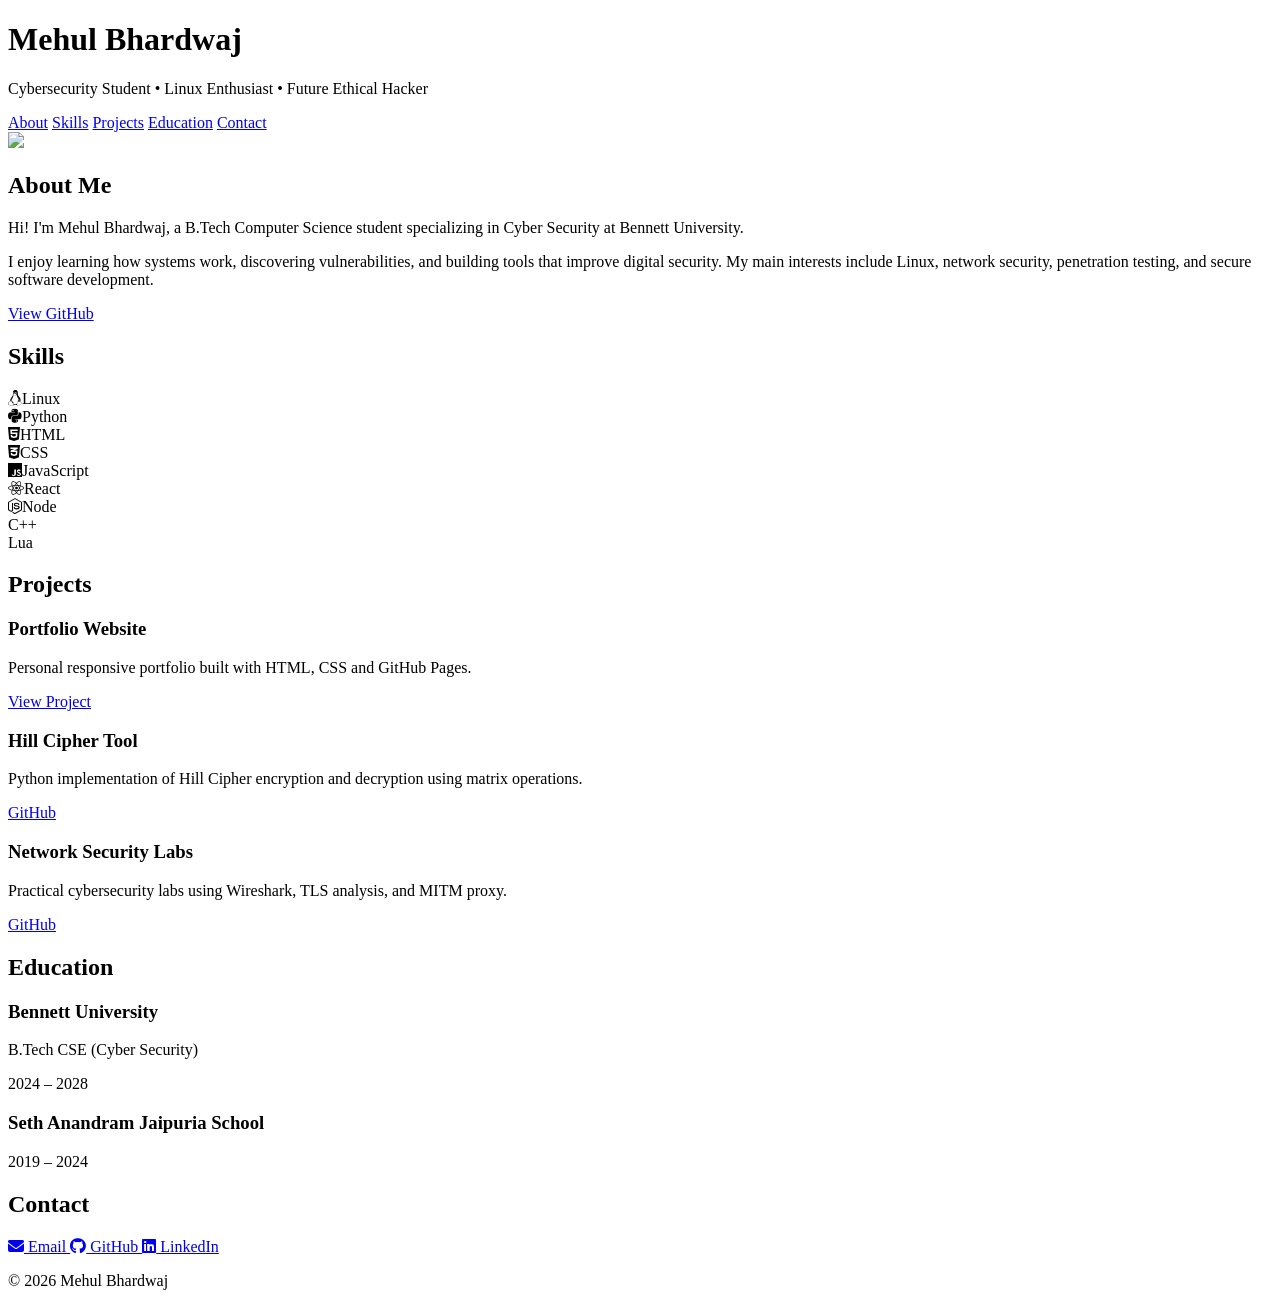
==== index.html @ 60b00c68 "Add initial portfolio website structure" ====
<!DOCTYPE html>
<html lang="en">

<head>

<meta charset="UTF-8">
<meta name="viewport" content="width=device-width, initial-scale=1.0">

<title>Mehul Bhardwaj | Portfolio</title>

<link rel="stylesheet" href="style.css">

<link rel="stylesheet"
href="https://cdnjs.cloudflare.com/ajax/libs/font-awesome/6.5.0/css/all.min.css">

<link href="https://fonts.googleapis.com/css2?family=Inter:wght@300;400;600;700&display=swap" rel="stylesheet">

</head>

<body>


<header>

<h1>Mehul Bhardwaj</h1>

<p class="tagline">
Cybersecurity Student • Linux Enthusiast • Future Ethical Hacker
</p>

<nav>

<a href="#about">About</a>
<a href="#skills">Skills</a>
<a href="#projects">Projects</a>
<a href="#education">Education</a>
<a href="#contact">Contact</a>

</nav>

</header>


<section id="about">

<img src="logo.png" class="profile">

<h2>About Me</h2>

<p>
Hi! I'm Mehul Bhardwaj, a B.Tech Computer Science student specializing in
Cyber Security at Bennett University.
</p>

<p>
I enjoy learning how systems work, discovering vulnerabilities, and building
tools that improve digital security. My main interests include Linux,
network security, penetration testing, and secure software development.
</p>

<a class="btn" href="https://github.com/MehulBhardwajjj" target="_blank">
View GitHub
</a>

</section>


<section id="skills">

<h2>Skills</h2>

<div class="skill-grid">

<div class="skill"><i class="fab fa-linux"></i><span>Linux</span></div>

<div class="skill"><i class="fab fa-python"></i><span>Python</span></div>

<div class="skill"><i class="fab fa-html5"></i><span>HTML</span></div>

<div class="skill"><i class="fab fa-css3-alt"></i><span>CSS</span></div>

<div class="skill"><i class="fab fa-js"></i><span>JavaScript</span></div>

<div class="skill small"><i class="fab fa-react"></i><span>React</span></div>

<div class="skill small"><i class="fab fa-node-js"></i><span>Node</span></div>

<div class="skill"><span class="cpp">C++</span></div>

<div class="skill"><span class="lua">Lua</span></div>

</div>

</section>



<section id="projects">

<h2>Projects</h2>

<div class="projects">


<div class="card">

<h3>Portfolio Website</h3>

<p>
Personal responsive portfolio built with HTML, CSS and GitHub Pages.
</p>

<a href="https://mehulbhardwajjj.github.io" target="_blank">
View Project
</a>

</div>


<div class="card">

<h3>Hill Cipher Tool</h3>

<p>
Python implementation of Hill Cipher encryption and decryption using matrix
operations.
</p>

<a href="#">GitHub</a>

</div>


<div class="card">

<h3>Network Security Labs</h3>

<p>
Practical cybersecurity labs using Wireshark, TLS analysis, and MITM proxy.
</p>

<a href="#">GitHub</a>

</div>


</div>

</section>



<section id="education">

<h2>Education</h2>

<div class="edu">

<h3>Bennett University</h3>

<p>B.Tech CSE (Cyber Security)</p>

<p>2024 – 2028</p>

</div>


<div class="edu">

<h3>Seth Anandram Jaipuria School</h3>

<p>2019 – 2024</p>

</div>

</section>



<section id="contact">

<h2>Contact</h2>

<div class="contact-links">

<a href="mailto:S24CSEU1744@bennett.edu.in">
<i class="fas fa-envelope"></i>
Email
</a>

<a href="https://github.com/MehulBhardwajjj" target="_blank">
<i class="fab fa-github"></i>
GitHub
</a>

<a href="https://www.linkedin.com/in/mehul-bhardwajjj" target="_blank">
<i class="fab fa-linkedin"></i>
LinkedIn
</a>

</div>

</section>


<footer>

<p>© 2026 Mehul Bhardwaj</p>

</footer>


</body>

</html>
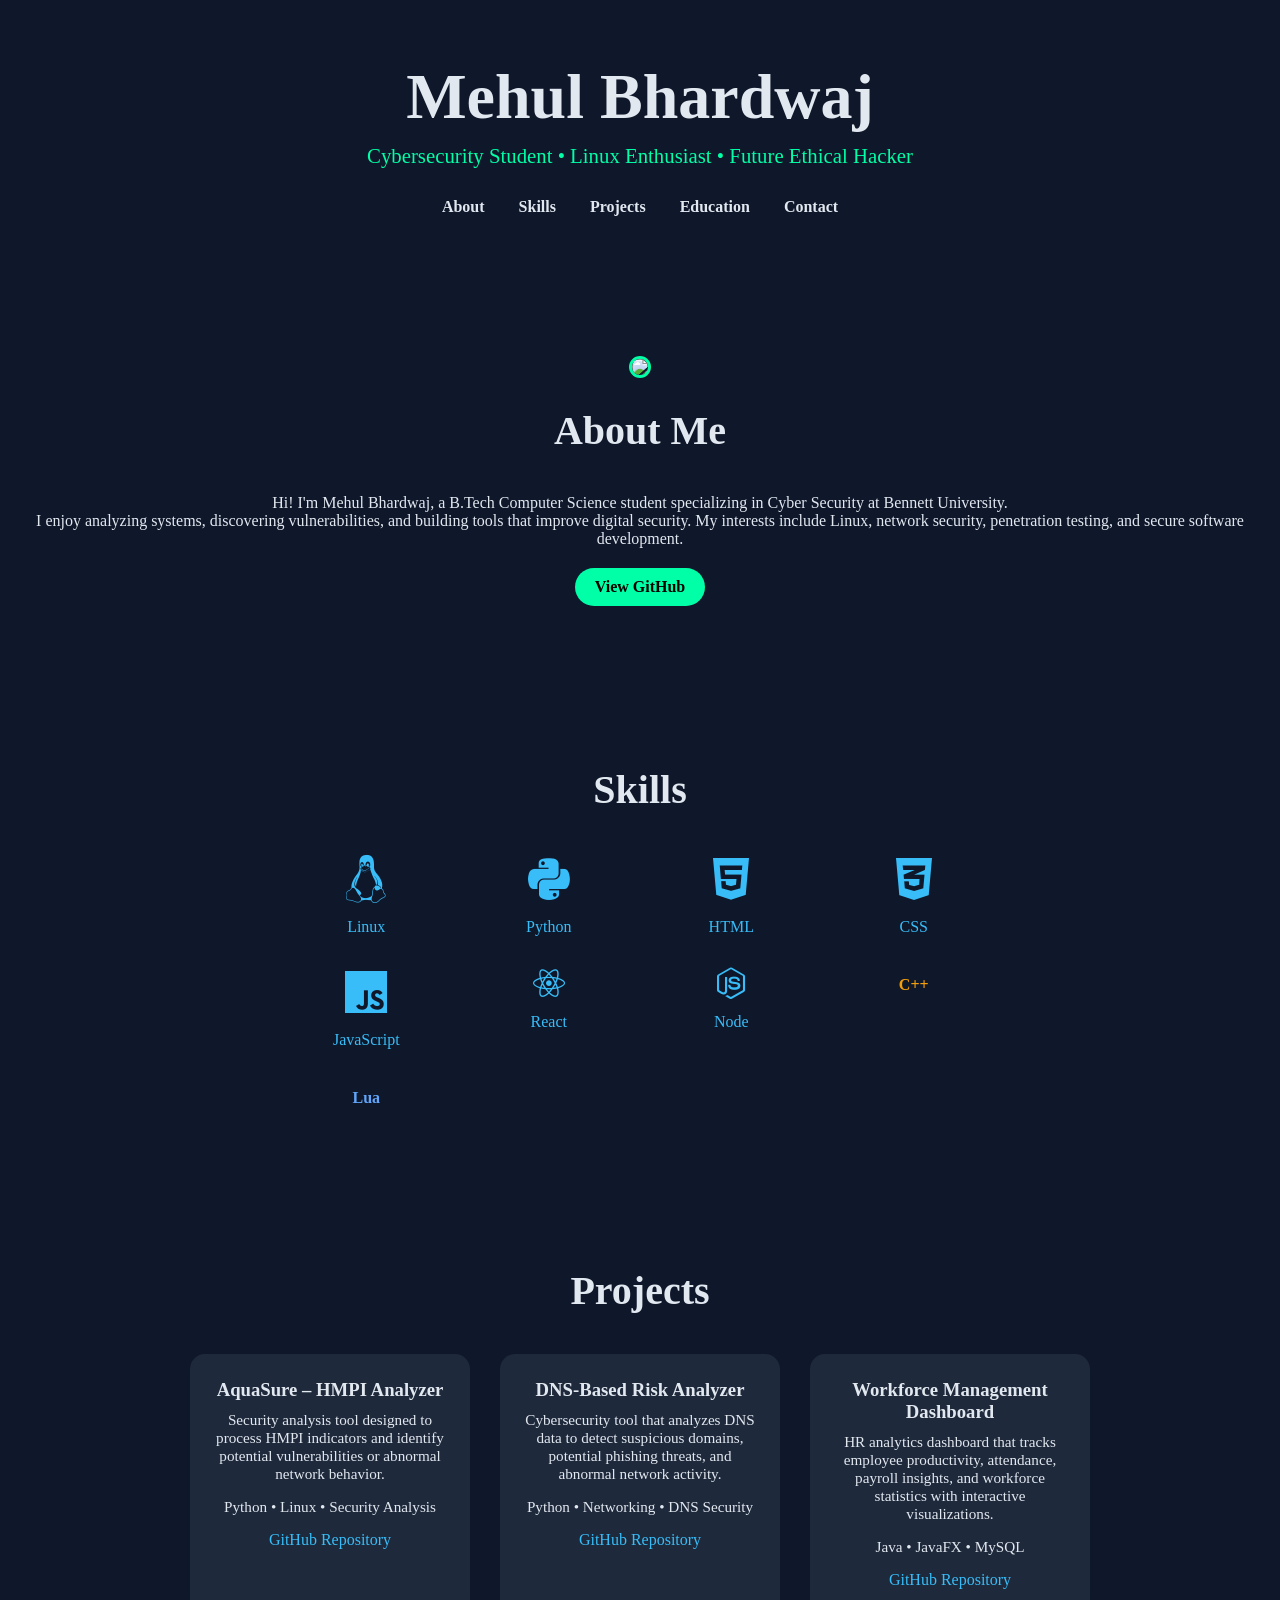
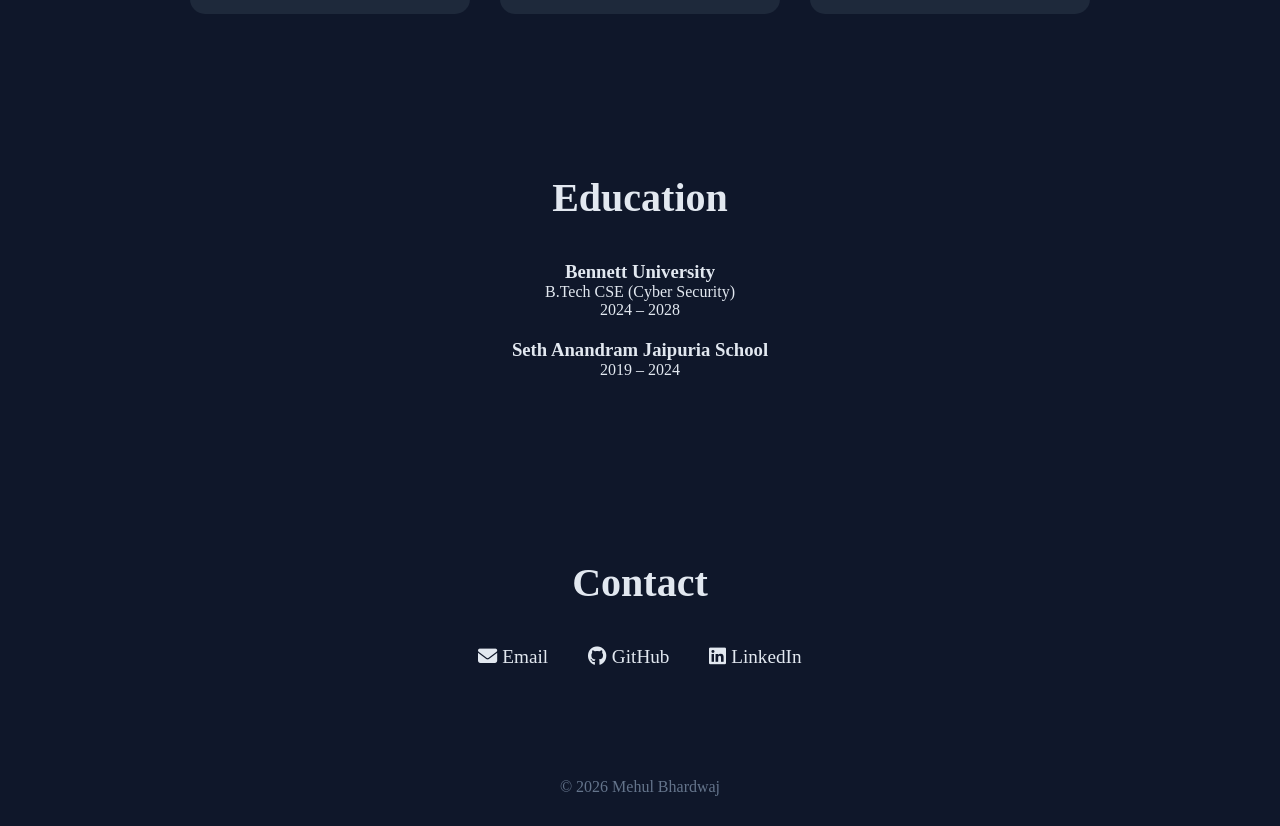
==== commit 102d2a21: "Update index.html" ====
--- a/index.html
+++ b/index.html
@@ -6,7 +6,7 @@
 <meta charset="UTF-8">
 <meta name="viewport" content="width=device-width, initial-scale=1.0">
 
-<title>Mehul Bhardwaj | Portfolio</title>
+<title>Mehul Bhardwaj | Cybersecurity Portfolio</title>
 
 <link rel="stylesheet" href="style.css">
 
@@ -41,6 +41,7 @@
 </header>
 
 
+
 <section id="about">
 
 <img src="logo.png" class="profile">
@@ -53,9 +54,9 @@
 </p>
 
 <p>
-I enjoy learning how systems work, discovering vulnerabilities, and building
-tools that improve digital security. My main interests include Linux,
-network security, penetration testing, and secure software development.
+I enjoy analyzing systems, discovering vulnerabilities, and building tools
+that improve digital security. My interests include Linux, network security,
+penetration testing, and secure software development.
 </p>
 
 <a class="btn" href="https://github.com/MehulBhardwajjj" target="_blank">
@@ -65,6 +66,7 @@
 </section>
 
 
+
 <section id="skills">
 
 <h2>Skills</h2>
@@ -104,42 +106,62 @@
 
 <div class="card">
 
-<h3>Portfolio Website</h3>
-
-<p>
-Personal responsive portfolio built with HTML, CSS and GitHub Pages.
-</p>
-
-<a href="https://mehulbhardwajjj.github.io" target="_blank">
-View Project
-</a>
-
-</div>
+<h3>AquaSure – HMPI Analyzer</h3>
+
+<p>
+Security analysis tool designed to process HMPI indicators and identify
+potential vulnerabilities or abnormal network behavior.
+</p>
+
+<p class="tech">
+Python • Linux • Security Analysis
+</p>
+
+<a href="#" target="_blank">
+GitHub Repository
+</a>
+
+</div>
+
 
 
 <div class="card">
 
-<h3>Hill Cipher Tool</h3>
-
-<p>
-Python implementation of Hill Cipher encryption and decryption using matrix
-operations.
-</p>
-
-<a href="#">GitHub</a>
-
-</div>
+<h3>DNS-Based Risk Analyzer</h3>
+
+<p>
+Cybersecurity tool that analyzes DNS data to detect suspicious domains,
+potential phishing threats, and abnormal network activity.
+</p>
+
+<p class="tech">
+Python • Networking • DNS Security
+</p>
+
+<a href="#" target="_blank">
+GitHub Repository
+</a>
+
+</div>
+
 
 
 <div class="card">
 
-<h3>Network Security Labs</h3>
-
-<p>
-Practical cybersecurity labs using Wireshark, TLS analysis, and MITM proxy.
-</p>
-
-<a href="#">GitHub</a>
+<h3>Workforce Management Dashboard</h3>
+
+<p>
+HR analytics dashboard that tracks employee productivity, attendance,
+payroll insights, and workforce statistics with interactive visualizations.
+</p>
+
+<p class="tech">
+Java • JavaFX • MySQL
+</p>
+
+<a href="#" target="_blank">
+GitHub Repository
+</a>
 
 </div>
 
@@ -164,7 +186,6 @@
 
 </div>
 
-
 <div class="edu">
 
 <h3>Seth Anandram Jaipuria School</h3>
@@ -184,23 +205,21 @@
 <div class="contact-links">
 
 <a href="mailto:S24CSEU1744@bennett.edu.in">
-<i class="fas fa-envelope"></i>
-Email
+<i class="fas fa-envelope"></i> Email
 </a>
 
 <a href="https://github.com/MehulBhardwajjj" target="_blank">
-<i class="fab fa-github"></i>
-GitHub
+<i class="fab fa-github"></i> GitHub
 </a>
 
 <a href="https://www.linkedin.com/in/mehul-bhardwajjj" target="_blank">
-<i class="fab fa-linkedin"></i>
-LinkedIn
-</a>
-
-</div>
-
-</section>
+<i class="fab fa-linkedin"></i> LinkedIn
+</a>
+
+</div>
+
+</section>
+
 
 
 <footer>
--- a/style.css
+++ b/style.css
@@ -0,0 +1,270 @@
+:root{
+
+--bg:#0f172a;
+--card:#1e293b;
+--primary:#00ffa6;
+--secondary:#38bdf8;
+--text:#e2e8f0;
+
+}
+
+*{
+margin:0;
+padding:0;
+box-sizing:border-box;
+}
+
+body{
+
+font-family:Inter;
+background:var(--bg);
+color:var(--text);
+
+}
+
+/* header */
+
+header{
+
+text-align:center;
+padding:60px 20px;
+
+}
+
+header h1{
+
+font-size:4rem;
+margin-bottom:10px;
+
+}
+
+.tagline{
+
+color:var(--primary);
+font-size:1.3rem;
+margin-bottom:30px;
+
+}
+
+nav a{
+
+margin:0 15px;
+text-decoration:none;
+color:var(--text);
+font-weight:600;
+transition:0.3s;
+
+}
+
+nav a:hover{
+
+color:var(--primary);
+
+}
+
+/* sections */
+
+section{
+
+padding:80px 20px;
+text-align:center;
+
+}
+
+h2{
+
+font-size:2.5rem;
+margin-bottom:40px;
+
+}
+
+/* profile */
+
+.profile{
+
+width:160px;
+border-radius:100px;
+margin-bottom:25px;
+border:3px solid var(--primary);
+transition:0.5s;
+
+}
+
+.profile:hover{
+
+transform:rotate(360deg);
+
+}
+
+/* button */
+
+.btn{
+
+display:inline-block;
+margin-top:20px;
+padding:10px 20px;
+background:var(--primary);
+color:black;
+text-decoration:none;
+border-radius:30px;
+font-weight:bold;
+transition:0.3s;
+
+}
+
+.btn:hover{
+
+transform:scale(1.1);
+
+}
+
+/* skills */
+
+.skill-grid{
+
+display:grid;
+grid-template-columns:repeat(auto-fit,minmax(120px,1fr));
+gap:30px;
+max-width:700px;
+margin:auto;
+
+}
+
+.skill{
+
+font-size:3rem;
+color:var(--secondary);
+transition:0.3s;
+
+}
+
+.skill span{
+
+display:block;
+font-size:1rem;
+margin-top:10px;
+
+}
+
+.skill:hover{
+
+transform:translateY(-10px);
+color:var(--primary);
+
+}
+
+/* smaller icons */
+
+.skill.small{
+
+font-size:2rem;
+
+}
+
+/* cpp lua */
+
+.cpp{
+
+font-size:1.4rem;
+font-weight:bold;
+color:#f59e0b;
+
+}
+
+.lua{
+
+font-size:1.4rem;
+font-weight:bold;
+color:#60a5fa;
+
+}
+
+/* projects */
+
+.projects{
+
+display:grid;
+grid-template-columns:repeat(auto-fit,minmax(250px,1fr));
+gap:30px;
+max-width:900px;
+margin:auto;
+
+}
+
+.card{
+
+background:var(--card);
+padding:25px;
+border-radius:15px;
+transition:0.4s;
+
+}
+
+.card:hover{
+
+transform:translateY(-10px);
+box-shadow:0 0 20px var(--primary);
+
+}
+
+.card h3{
+
+margin-bottom:10px;
+
+}
+
+.card p{
+
+font-size:0.95rem;
+margin-bottom:15px;
+
+}
+
+.card a{
+
+color:var(--secondary);
+text-decoration:none;
+
+}
+
+/* education */
+
+.edu{
+
+margin:20px;
+
+}
+
+/* contact */
+
+.contact-links{
+
+display:flex;
+justify-content:center;
+gap:40px;
+flex-wrap:wrap;
+
+}
+
+.contact-links a{
+
+text-decoration:none;
+color:var(--text);
+font-size:1.2rem;
+transition:0.3s;
+
+}
+
+.contact-links a:hover{
+
+color:var(--primary);
+
+}
+
+footer{
+
+text-align:center;
+padding:30px;
+color:#64748b;
+
+}
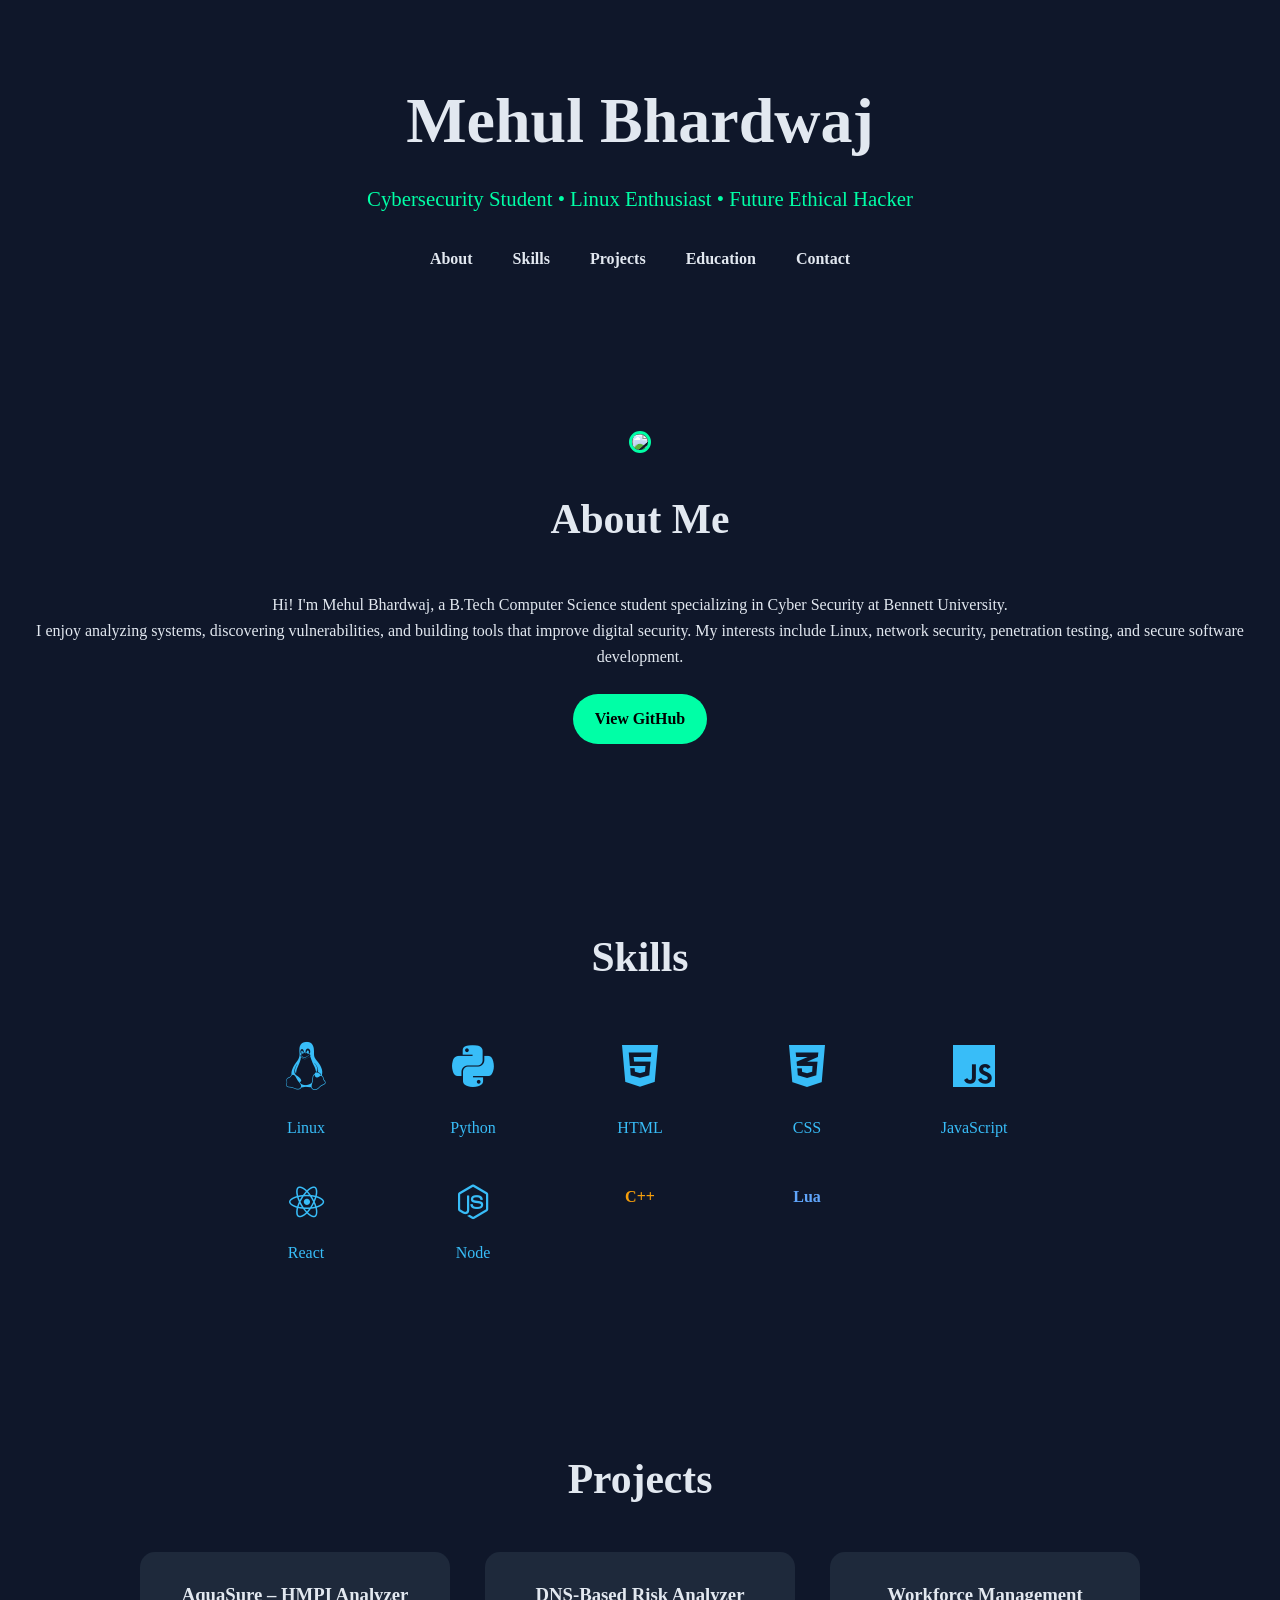
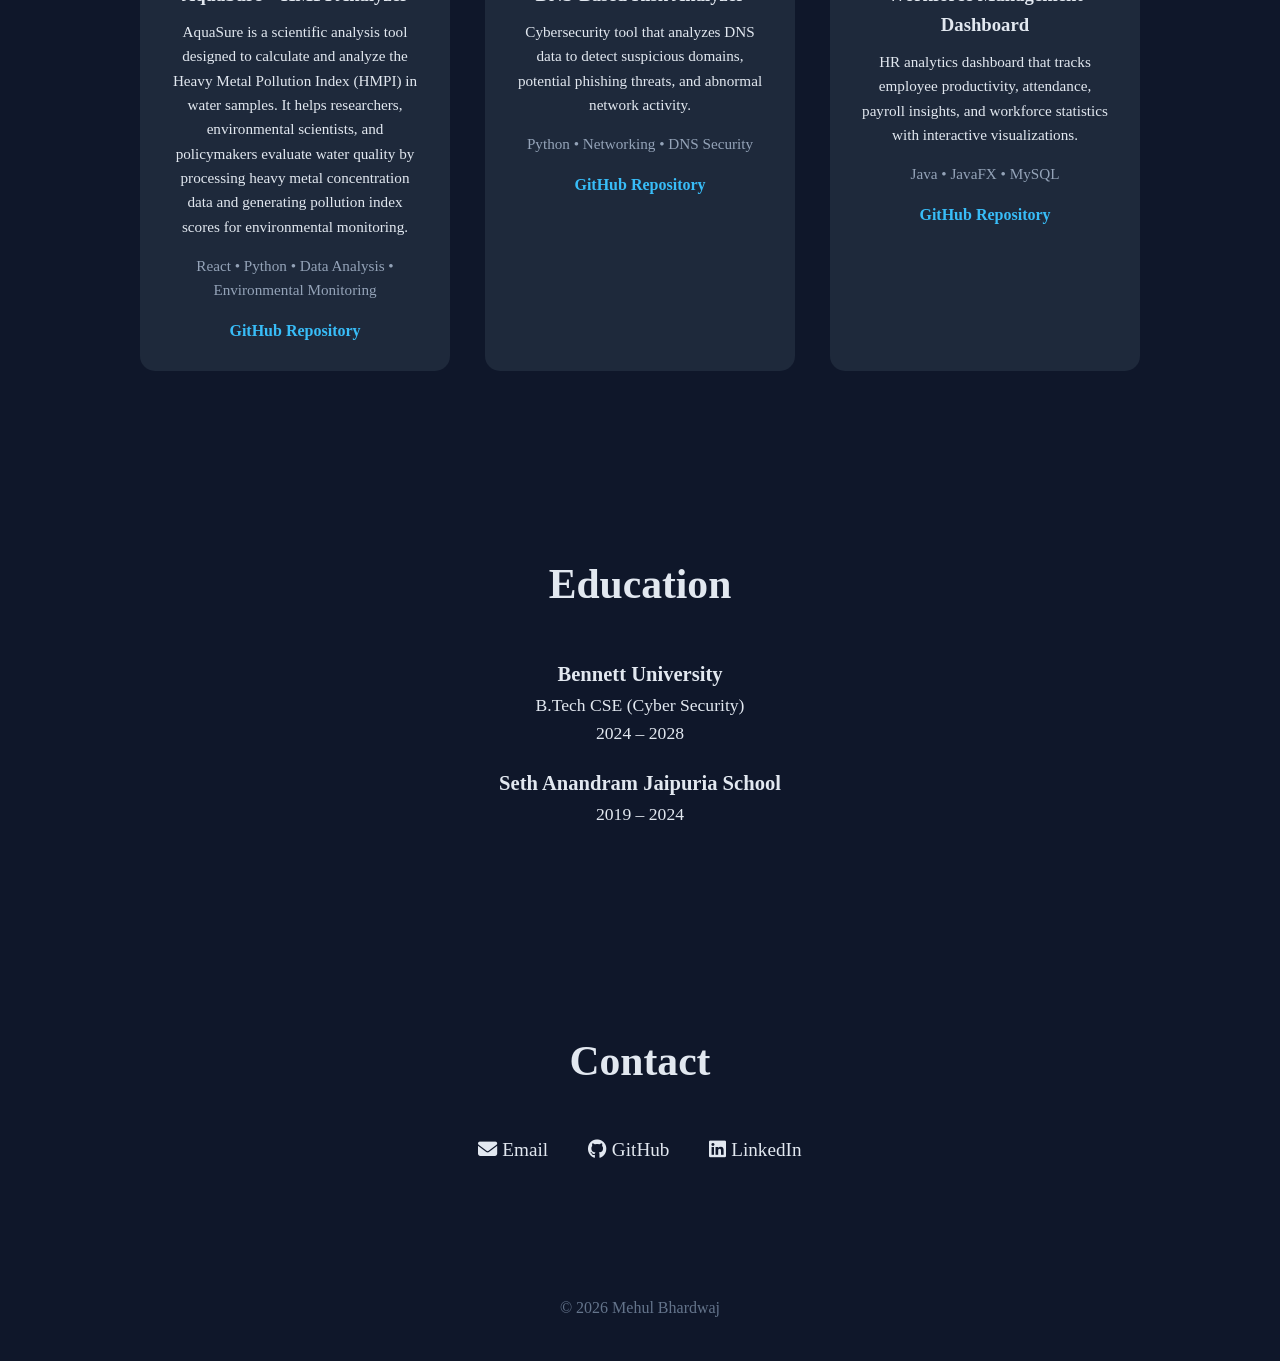
==== commit 7ccf7f8b: "Revise AquaSure project description and tech stack Updated project description and technologies used" ====
--- a/index.html
+++ b/index.html
@@ -109,12 +109,15 @@
 <h3>AquaSure – HMPI Analyzer</h3>
 
 <p>
-Security analysis tool designed to process HMPI indicators and identify
-potential vulnerabilities or abnormal network behavior.
+AquaSure is a scientific analysis tool designed to calculate and analyze the
+Heavy Metal Pollution Index (HMPI) in water samples. It helps researchers,
+environmental scientists, and policymakers evaluate water quality by
+processing heavy metal concentration data and generating pollution index
+scores for environmental monitoring.
 </p>
 
 <p class="tech">
-Python • Linux • Security Analysis
+React • Python • Data Analysis • Environmental Monitoring
 </p>
 
 <a href="#" target="_blank">
--- a/style.css
+++ b/style.css
@@ -12,6 +12,7 @@
 margin:0;
 padding:0;
 box-sizing:border-box;
+scroll-behavior:smooth;
 }
 
 body{
@@ -19,15 +20,18 @@
 font-family:Inter;
 background:var(--bg);
 color:var(--text);
-
-}
+line-height:1.6;
+
+}
+
+
 
 /* header */
 
 header{
 
 text-align:center;
-padding:60px 20px;
+padding:70px 20px;
 
 }
 
@@ -48,11 +52,12 @@
 
 nav a{
 
-margin:0 15px;
+margin:0 18px;
 text-decoration:none;
 color:var(--text);
 font-weight:600;
 transition:0.3s;
+position:relative;
 
 }
 
@@ -62,47 +67,53 @@
 
 }
 
+
+
 /* sections */
 
 section{
 
-padding:80px 20px;
+padding:90px 20px;
 text-align:center;
 
 }
 
 h2{
 
-font-size:2.5rem;
+font-size:2.6rem;
 margin-bottom:40px;
 
 }
 
+
+
 /* profile */
 
 .profile{
 
-width:160px;
+width:170px;
 border-radius:100px;
 margin-bottom:25px;
 border:3px solid var(--primary);
-transition:0.5s;
+transition:0.6s;
 
 }
 
 .profile:hover{
 
-transform:rotate(360deg);
-
-}
+transform:rotate(360deg) scale(1.05);
+
+}
+
+
 
 /* button */
 
 .btn{
 
 display:inline-block;
-margin-top:20px;
-padding:10px 20px;
+margin-top:25px;
+padding:12px 22px;
 background:var(--primary);
 color:black;
 text-decoration:none;
@@ -115,8 +126,11 @@
 .btn:hover{
 
 transform:scale(1.1);
-
-}
+box-shadow:0 0 15px var(--primary);
+
+}
+
+
 
 /* skills */
 
@@ -124,8 +138,8 @@
 
 display:grid;
 grid-template-columns:repeat(auto-fit,minmax(120px,1fr));
-gap:30px;
-max-width:700px;
+gap:35px;
+max-width:800px;
 margin:auto;
 
 }
@@ -142,7 +156,7 @@
 
 display:block;
 font-size:1rem;
-margin-top:10px;
+margin-top:8px;
 
 }
 
@@ -150,16 +164,17 @@
 
 transform:translateY(-10px);
 color:var(--primary);
-
-}
-
-/* smaller icons */
+text-shadow:0 0 20px var(--primary);
+
+}
 
 .skill.small{
 
-font-size:2rem;
-
-}
+font-size:2.2rem;
+
+}
+
+
 
 /* cpp lua */
 
@@ -179,14 +194,16 @@
 
 }
 
+
+
 /* projects */
 
 .projects{
 
 display:grid;
-grid-template-columns:repeat(auto-fit,minmax(250px,1fr));
-gap:30px;
-max-width:900px;
+grid-template-columns:repeat(auto-fit,minmax(260px,1fr));
+gap:35px;
+max-width:1000px;
 margin:auto;
 
 }
@@ -194,7 +211,7 @@
 .card{
 
 background:var(--card);
-padding:25px;
+padding:28px;
 border-radius:15px;
 transition:0.4s;
 
@@ -203,7 +220,7 @@
 .card:hover{
 
 transform:translateY(-10px);
-box-shadow:0 0 20px var(--primary);
+box-shadow:0 0 25px rgba(0,255,166,0.4);
 
 }
 
@@ -224,16 +241,35 @@
 
 color:var(--secondary);
 text-decoration:none;
-
-}
+font-weight:600;
+
+}
+
+.card a:hover{
+
+color:var(--primary);
+
+}
+
+.tech{
+
+font-size:0.85rem;
+color:#94a3b8;
+
+}
+
+
 
 /* education */
 
 .edu{
 
 margin:20px;
-
-}
+font-size:1.1rem;
+
+}
+
+
 
 /* contact */
 
@@ -258,13 +294,16 @@
 .contact-links a:hover{
 
 color:var(--primary);
-
-}
+transform:scale(1.05);
+
+}
+
+
 
 footer{
 
 text-align:center;
-padding:30px;
+padding:40px;
 color:#64748b;
 
 }
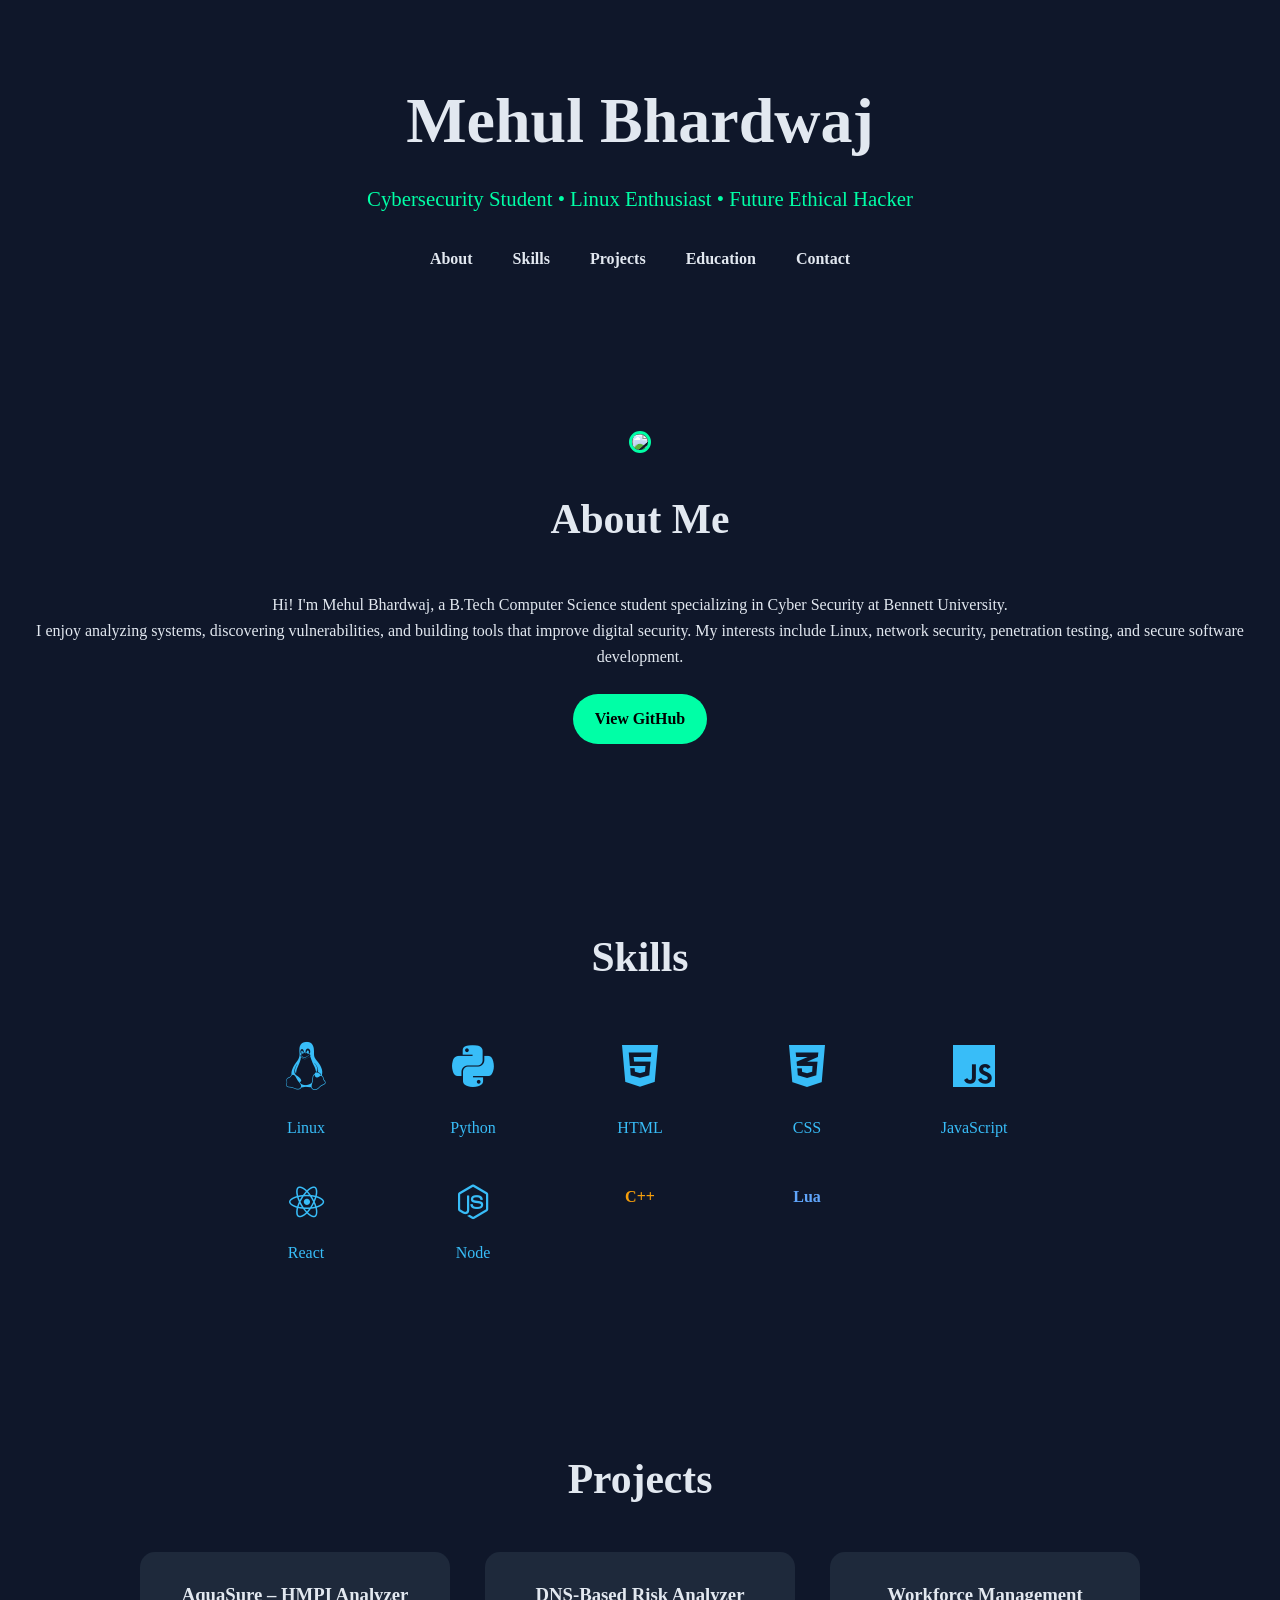
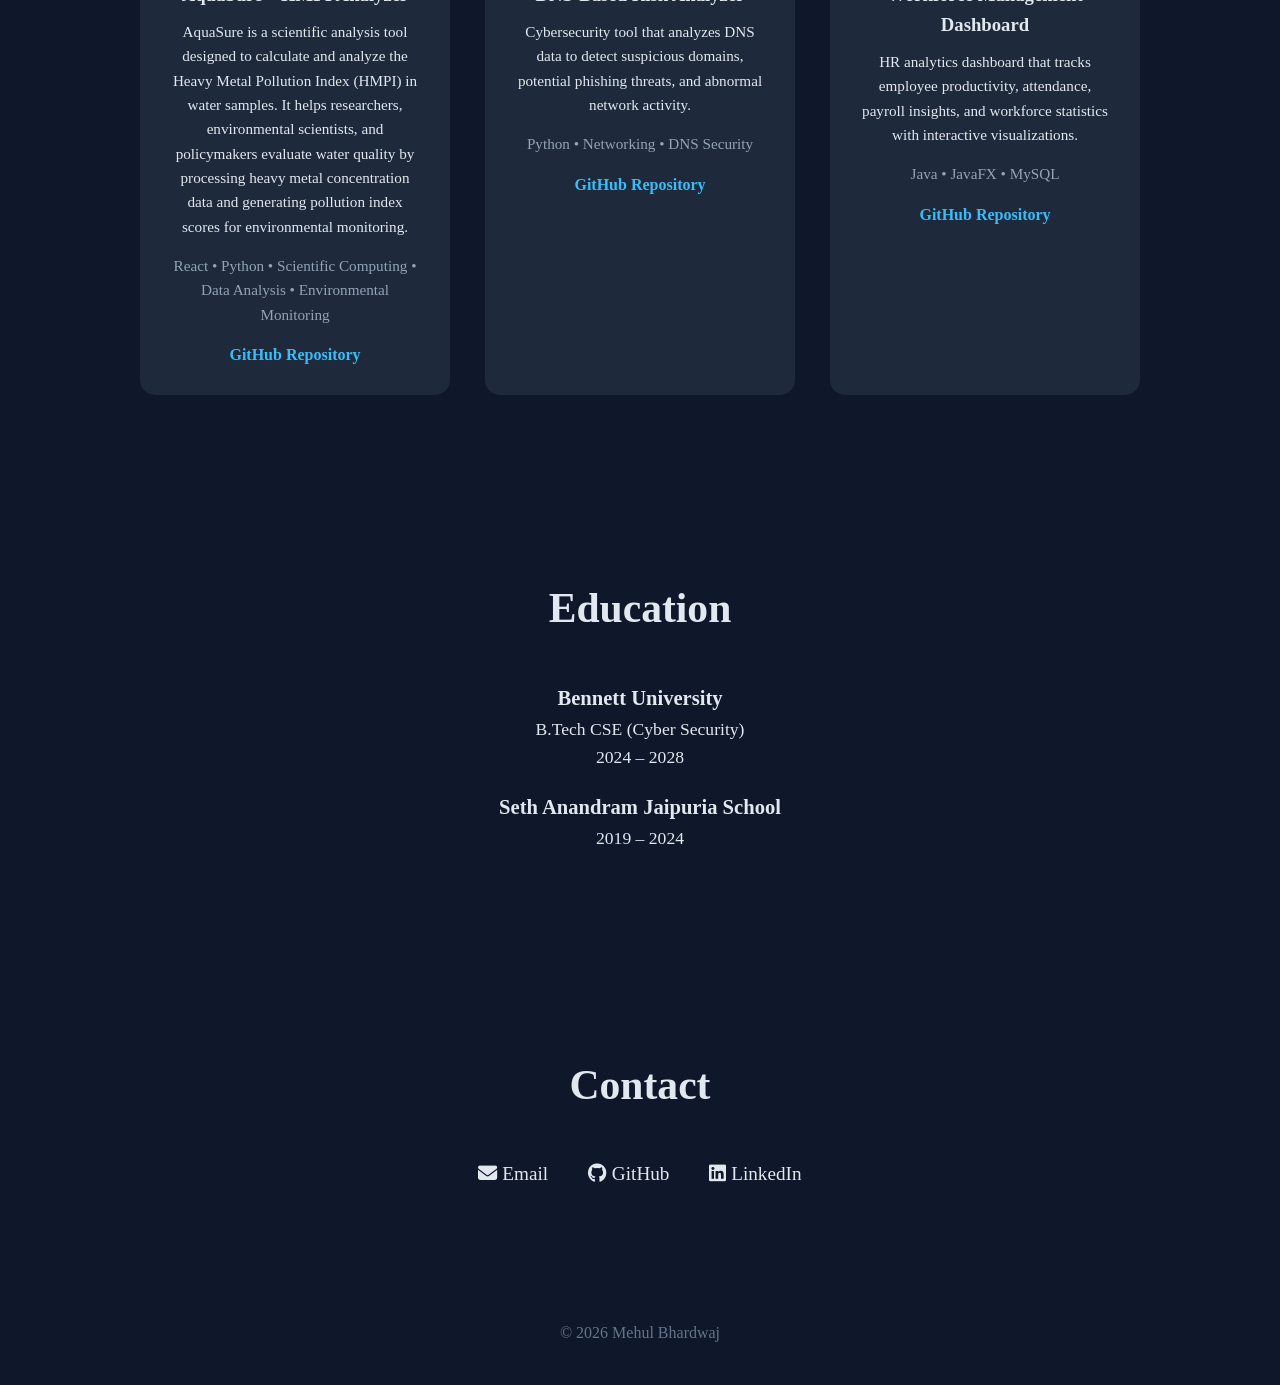
==== commit aa7e55b5: "Update skills listed in index.html" ====
--- a/index.html
+++ b/index.html
@@ -117,7 +117,7 @@
 </p>
 
 <p class="tech">
-React • Python • Data Analysis • Environmental Monitoring
+React • Python • Scientific Computing • Data Analysis • Environmental Monitoring
 </p>
 
 <a href="#" target="_blank">
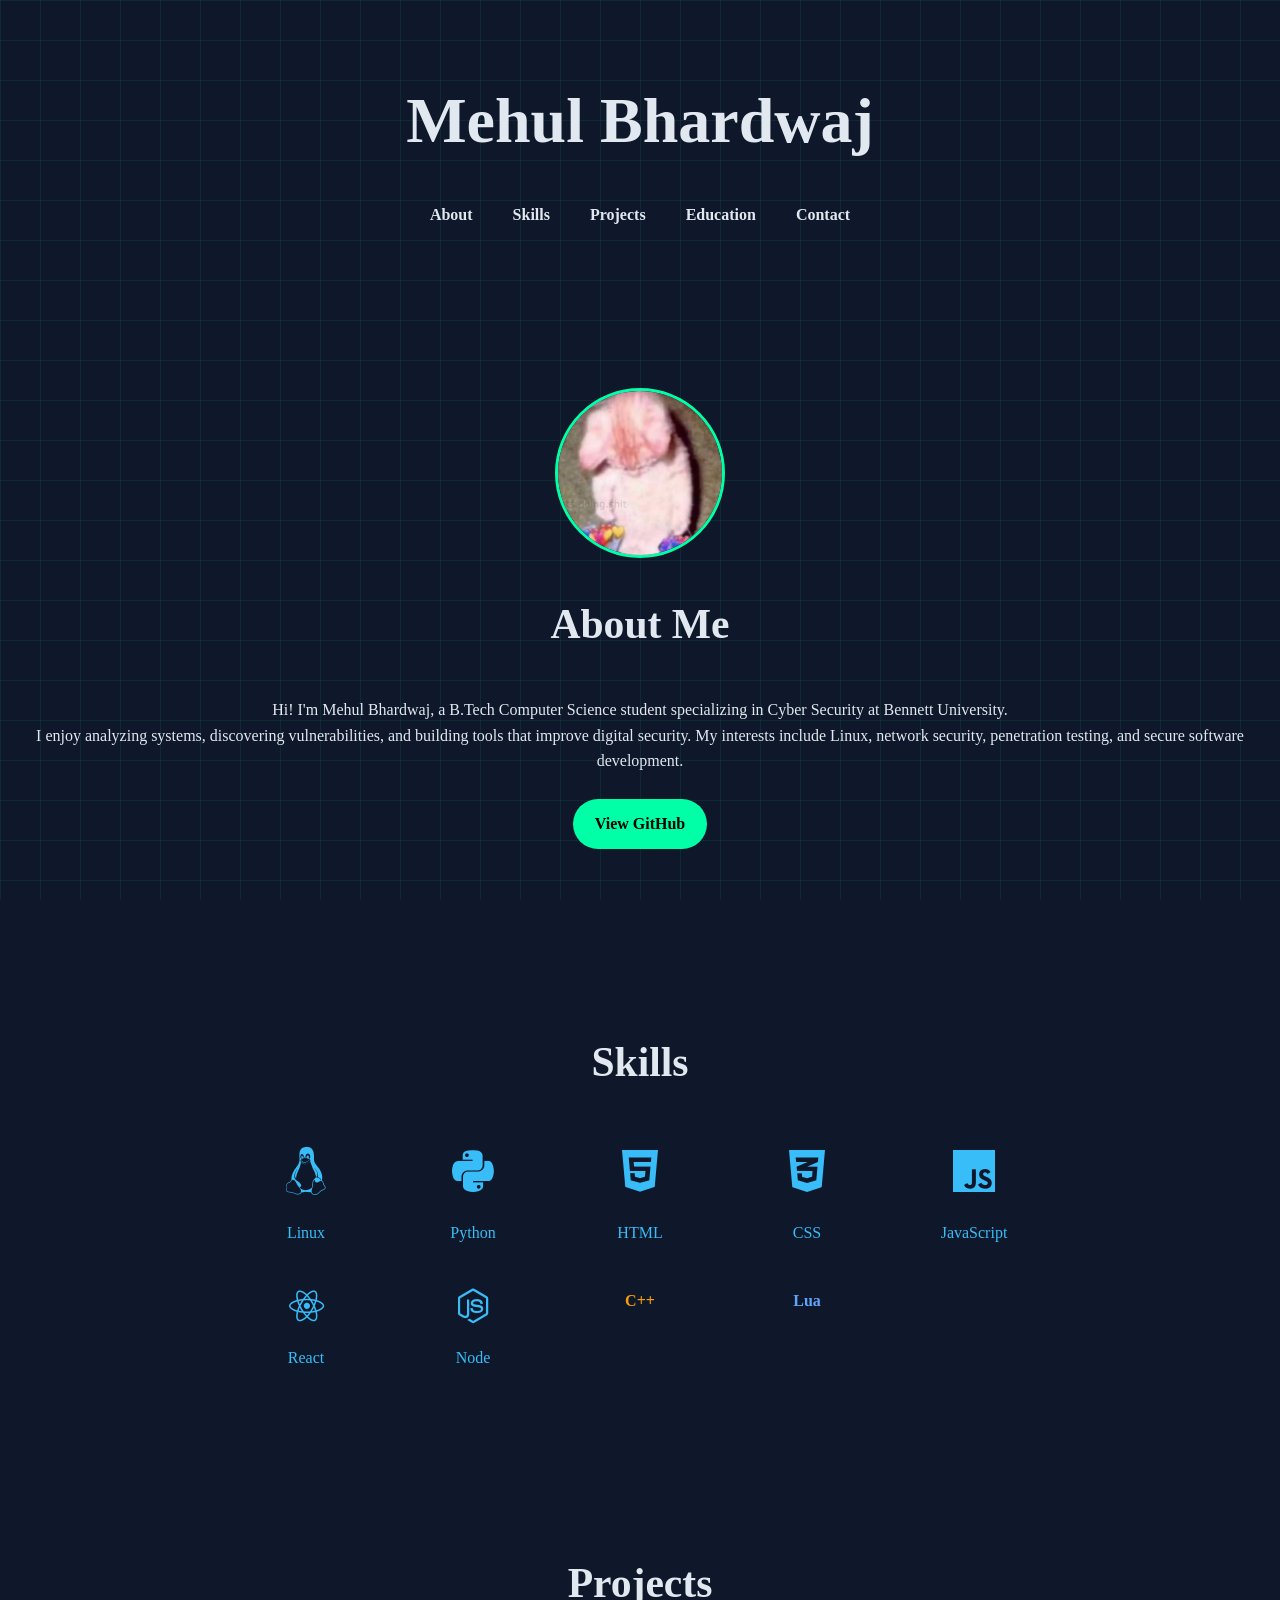
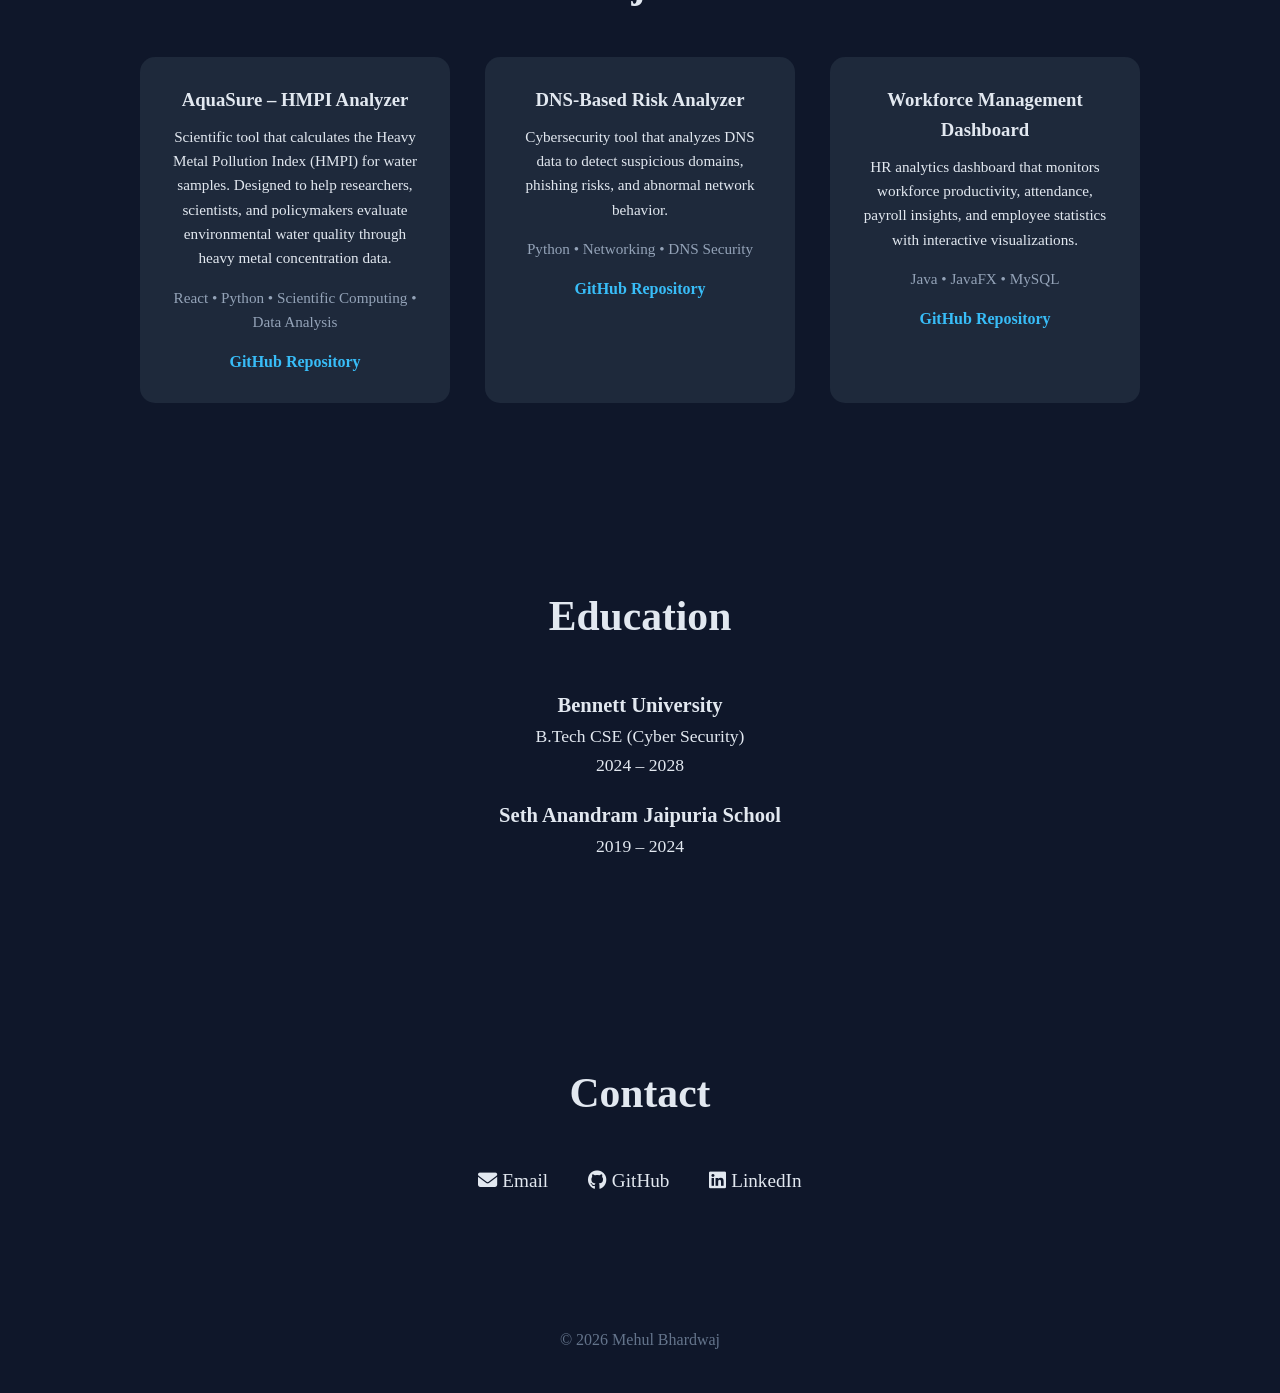
==== commit d41acc7d: "Update index.html with content and structure changes" ====
--- a/index.html
+++ b/index.html
@@ -19,13 +19,15 @@
 
 <body>
 
+<div class="cyber-grid"></div>
+<div class="cursor-glow"></div>
 
 <header>
 
 <h1>Mehul Bhardwaj</h1>
 
 <p class="tagline">
-Cybersecurity Student • Linux Enthusiast • Future Ethical Hacker
+<span id="typing"></span>
 </p>
 
 <nav>
@@ -41,7 +43,6 @@
 </header>
 
 
-
 <section id="about">
 
 <img src="logo.png" class="profile">
@@ -66,7 +67,6 @@
 </section>
 
 
-
 <section id="skills">
 
 <h2>Skills</h2>
@@ -74,21 +74,15 @@
 <div class="skill-grid">
 
 <div class="skill"><i class="fab fa-linux"></i><span>Linux</span></div>
-
 <div class="skill"><i class="fab fa-python"></i><span>Python</span></div>
-
 <div class="skill"><i class="fab fa-html5"></i><span>HTML</span></div>
-
 <div class="skill"><i class="fab fa-css3-alt"></i><span>CSS</span></div>
-
 <div class="skill"><i class="fab fa-js"></i><span>JavaScript</span></div>
 
 <div class="skill small"><i class="fab fa-react"></i><span>React</span></div>
-
 <div class="skill small"><i class="fab fa-node-js"></i><span>Node</span></div>
 
 <div class="skill"><span class="cpp">C++</span></div>
-
 <div class="skill"><span class="lua">Lua</span></div>
 
 </div>
@@ -96,36 +90,29 @@
 </section>
 
 
-
 <section id="projects">
 
 <h2>Projects</h2>
 
 <div class="projects">
 
-
 <div class="card">
 
 <h3>AquaSure – HMPI Analyzer</h3>
 
 <p>
-AquaSure is a scientific analysis tool designed to calculate and analyze the
-Heavy Metal Pollution Index (HMPI) in water samples. It helps researchers,
-environmental scientists, and policymakers evaluate water quality by
-processing heavy metal concentration data and generating pollution index
-scores for environmental monitoring.
+Scientific tool that calculates the Heavy Metal Pollution Index (HMPI) for
+water samples. Designed to help researchers, scientists, and policymakers
+evaluate environmental water quality through heavy metal concentration data.
 </p>
 
 <p class="tech">
-React • Python • Scientific Computing • Data Analysis • Environmental Monitoring
-</p>
-
-<a href="#" target="_blank">
-GitHub Repository
-</a>
-
-</div>
-
+React • Python • Scientific Computing • Data Analysis
+</p>
+
+<a href="#" target="_blank">GitHub Repository</a>
+
+</div>
 
 
 <div class="card">
@@ -134,19 +121,16 @@
 
 <p>
 Cybersecurity tool that analyzes DNS data to detect suspicious domains,
-potential phishing threats, and abnormal network activity.
+phishing risks, and abnormal network behavior.
 </p>
 
 <p class="tech">
 Python • Networking • DNS Security
 </p>
 
-<a href="#" target="_blank">
-GitHub Repository
-</a>
-
-</div>
-
+<a href="#" target="_blank">GitHub Repository</a>
+
+</div>
 
 
 <div class="card">
@@ -154,25 +138,21 @@
 <h3>Workforce Management Dashboard</h3>
 
 <p>
-HR analytics dashboard that tracks employee productivity, attendance,
-payroll insights, and workforce statistics with interactive visualizations.
+HR analytics dashboard that monitors workforce productivity, attendance,
+payroll insights, and employee statistics with interactive visualizations.
 </p>
 
 <p class="tech">
 Java • JavaFX • MySQL
 </p>
 
-<a href="#" target="_blank">
-GitHub Repository
-</a>
-
-</div>
-
-
-</div>
-
-</section>
-
+<a href="#" target="_blank">GitHub Repository</a>
+
+</div>
+
+</div>
+
+</section>
 
 
 <section id="education">
@@ -182,9 +162,7 @@
 <div class="edu">
 
 <h3>Bennett University</h3>
-
 <p>B.Tech CSE (Cyber Security)</p>
-
 <p>2024 – 2028</p>
 
 </div>
@@ -192,13 +170,11 @@
 <div class="edu">
 
 <h3>Seth Anandram Jaipuria School</h3>
-
 <p>2019 – 2024</p>
 
 </div>
 
 </section>
-
 
 
 <section id="contact">
@@ -224,7 +200,6 @@
 </section>
 
 
-
 <footer>
 
 <p>© 2026 Mehul Bhardwaj</p>
@@ -232,6 +207,7 @@
 </footer>
 
 
+<script src="script.js"></script>
+
 </body>
-
 </html>
--- a/style.css
+++ b/style.css
@@ -1,3 +1,35 @@
+/* Cybersecurity Grid Background */
+
+.cyber-grid{
+position:fixed;
+top:0;
+left:0;
+width:100%;
+height:100%;
+
+background-image:
+linear-gradient(rgba(0,255,166,0.08) 1px, transparent 1px),
+linear-gradient(90deg, rgba(0,255,166,0.08) 1px, transparent 1px);
+
+background-size:40px 40px;
+
+z-index:-1;
+
+animation:gridMove 25s linear infinite;
+
+}
+
+@keyframes gridMove{
+
+0%{
+transform:translateY(0);
+}
+
+100%{
+transform:translateY(40px);
+}
+
+}
 :root{
 
 --bg:#0f172a;
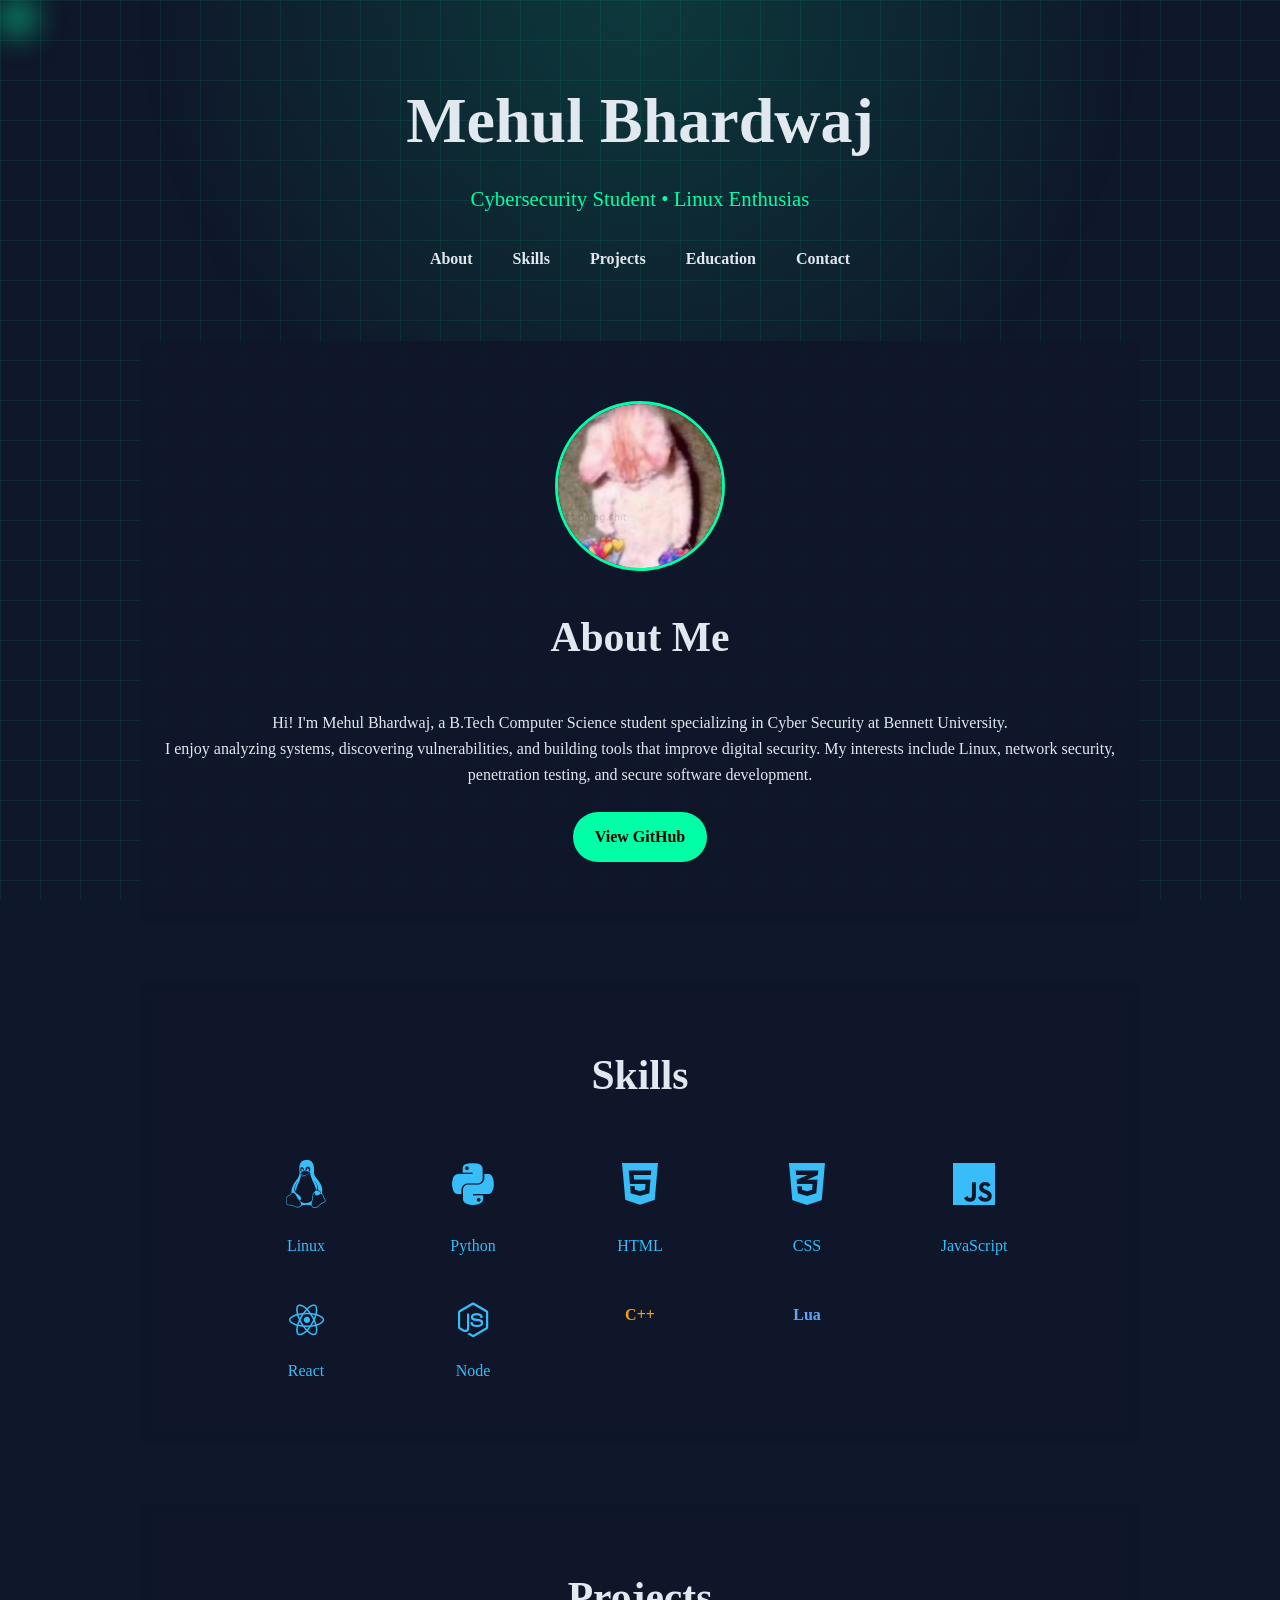
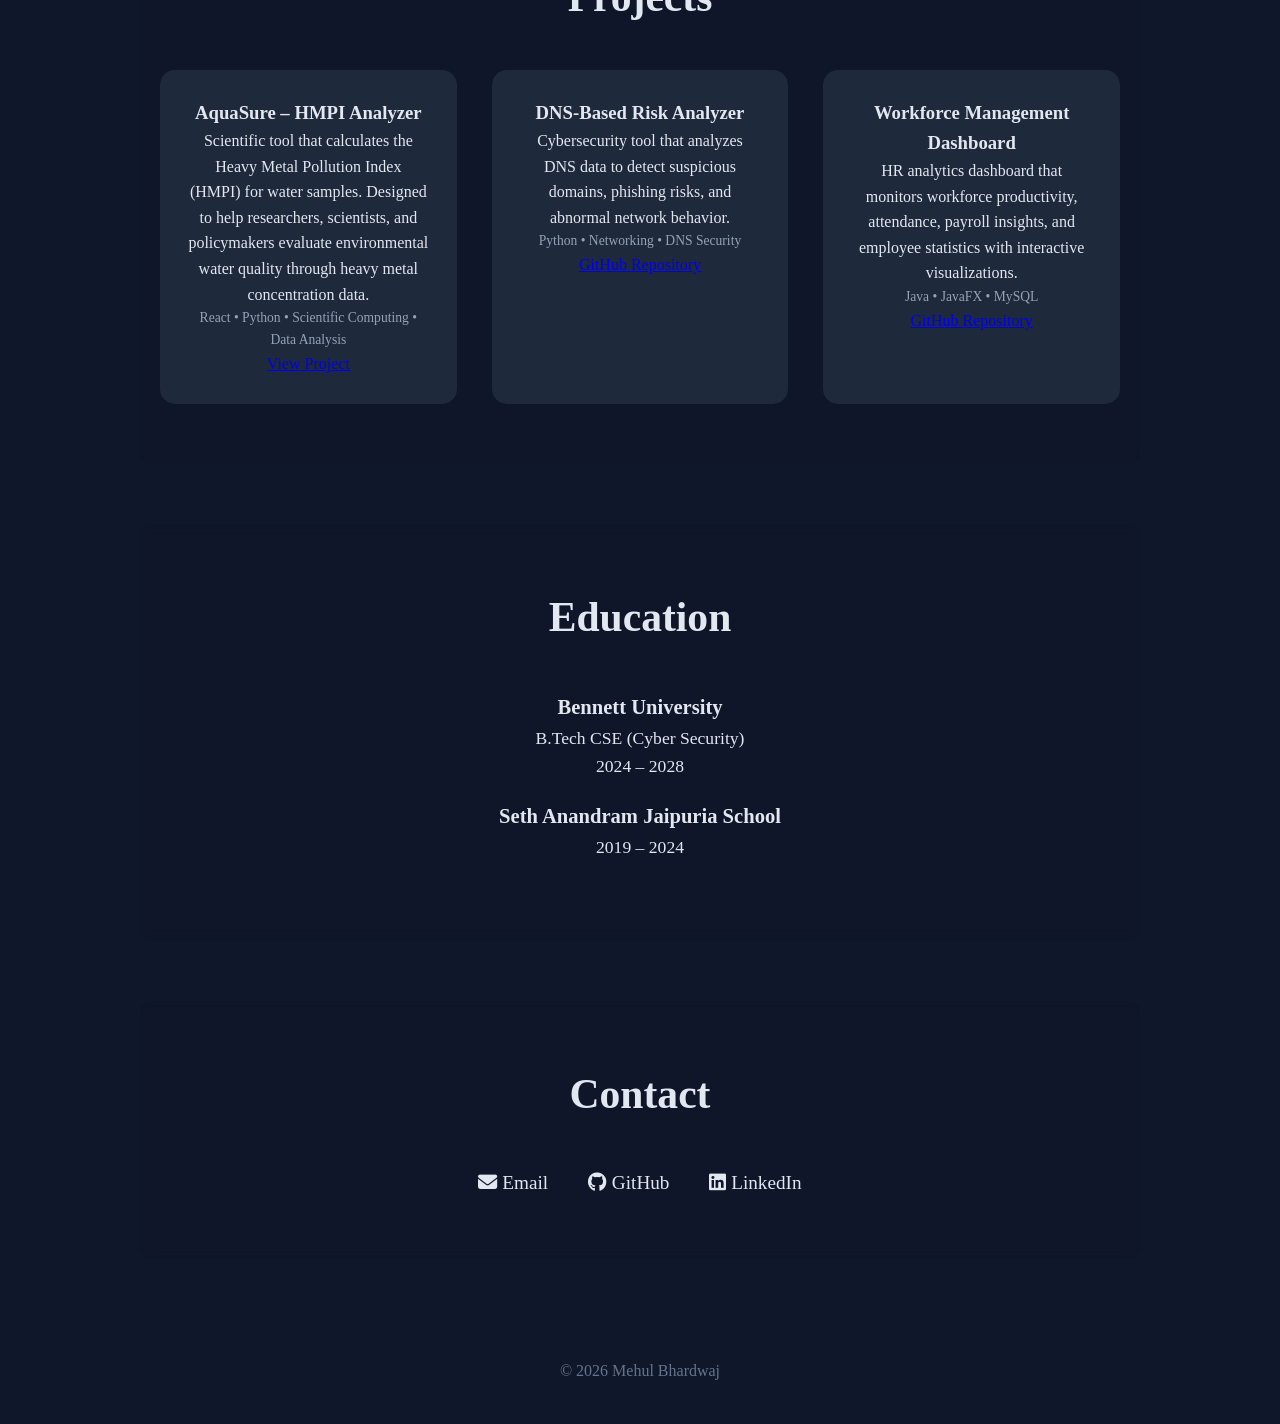
==== commit 9223325d: "Update index.html" ====
--- a/index.html
+++ b/index.html
@@ -110,7 +110,7 @@
 React • Python • Scientific Computing • Data Analysis
 </p>
 
-<a href="#" target="_blank">GitHub Repository</a>
+<a href="projects/aquasure.html">View Project</a>
 
 </div>
 
--- a/style.css
+++ b/style.css
@@ -1,4 +1,30 @@
-/* Cybersecurity Grid Background */
+:root{
+
+--bg:#0f172a;
+--card:#1e293b;
+--primary:#00ffa6;
+--secondary:#38bdf8;
+--text:#e2e8f0;
+
+}
+
+*{
+margin:0;
+padding:0;
+box-sizing:border-box;
+scroll-behavior:smooth;
+}
+
+body{
+
+font-family:Inter;
+background:var(--bg);
+color:var(--text);
+line-height:1.6;
+
+}
+
+/* Cyber Grid */
 
 .cyber-grid{
 position:fixed;
@@ -6,143 +32,118 @@
 left:0;
 width:100%;
 height:100%;
-
 background-image:
 linear-gradient(rgba(0,255,166,0.08) 1px, transparent 1px),
 linear-gradient(90deg, rgba(0,255,166,0.08) 1px, transparent 1px);
-
 background-size:40px 40px;
-
 z-index:-1;
-
 animation:gridMove 25s linear infinite;
-
 }
 
 @keyframes gridMove{
-
-0%{
-transform:translateY(0);
-}
-
-100%{
-transform:translateY(40px);
-}
-
-}
-:root{
-
---bg:#0f172a;
---card:#1e293b;
---primary:#00ffa6;
---secondary:#38bdf8;
---text:#e2e8f0;
-
-}
-
-*{
-margin:0;
-padding:0;
-box-sizing:border-box;
-scroll-behavior:smooth;
-}
-
-body{
-
-font-family:Inter;
-background:var(--bg);
-color:var(--text);
-line-height:1.6;
-
-}
-
-
-
-/* header */
+0%{transform:translateY(0);}
+100%{transform:translateY(40px);}
+}
+
+/* Cursor Glow */
+
+.cursor-glow{
+position:fixed;
+width:35px;
+height:35px;
+background:rgba(0,255,166,0.6);
+border-radius:50%;
+filter:blur(15px);
+pointer-events:none;
+z-index:999;
+}
+
+/* Header */
 
 header{
-
 text-align:center;
 padding:70px 20px;
-
+background:radial-gradient(circle at top,
+rgba(0,255,166,0.15),
+transparent 70%);
 }
 
 header h1{
-
 font-size:4rem;
 margin-bottom:10px;
-
 }
 
 .tagline{
-
 color:var(--primary);
 font-size:1.3rem;
 margin-bottom:30px;
-
-}
+}
+
+/* Navbar */
 
 nav a{
-
 margin:0 18px;
 text-decoration:none;
 color:var(--text);
 font-weight:600;
+position:relative;
+}
+
+nav a::after{
+content:'';
+position:absolute;
+width:0%;
+height:2px;
+background:var(--primary);
+left:0;
+bottom:-5px;
 transition:0.3s;
-position:relative;
-
 }
 
 nav a:hover{
-
-color:var(--primary);
-
-}
-
-
-
-/* sections */
+color:var(--primary);
+}
+
+nav a:hover::after{
+width:100%;
+}
+
+/* Sections */
 
 section{
-
-padding:90px 20px;
+padding:60px 20px;
+max-width:1000px;
+margin:auto;
+margin-bottom:60px;
+
+background:rgba(15,23,42,0.6);
+backdrop-filter:blur(6px);
+border-radius:12px;
 text-align:center;
-
 }
 
 h2{
-
 font-size:2.6rem;
 margin-bottom:40px;
-
-}
-
-
-
-/* profile */
+}
+
+/* Profile */
 
 .profile{
-
 width:170px;
 border-radius:100px;
 margin-bottom:25px;
 border:3px solid var(--primary);
 transition:0.6s;
-
 }
 
 .profile:hover{
-
 transform:rotate(360deg) scale(1.05);
-
-}
-
-
-
-/* button */
+}
+
+/* Button */
 
 .btn{
-
 display:inline-block;
 margin-top:25px;
 padding:12px 22px;
@@ -151,191 +152,116 @@
 text-decoration:none;
 border-radius:30px;
 font-weight:bold;
-transition:0.3s;
-
 }
 
 .btn:hover{
-
-transform:scale(1.1);
 box-shadow:0 0 15px var(--primary);
-
-}
-
-
-
-/* skills */
+}
+
+/* Skills */
 
 .skill-grid{
-
 display:grid;
 grid-template-columns:repeat(auto-fit,minmax(120px,1fr));
 gap:35px;
 max-width:800px;
 margin:auto;
-
 }
 
 .skill{
-
 font-size:3rem;
 color:var(--secondary);
 transition:0.3s;
-
 }
 
 .skill span{
-
 display:block;
 font-size:1rem;
 margin-top:8px;
-
 }
 
 .skill:hover{
-
 transform:translateY(-10px);
 color:var(--primary);
 text-shadow:0 0 20px var(--primary);
-
 }
 
 .skill.small{
-
 font-size:2.2rem;
-
-}
-
-
-
-/* cpp lua */
+}
+
+/* Languages */
 
 .cpp{
-
 font-size:1.4rem;
 font-weight:bold;
 color:#f59e0b;
-
 }
 
 .lua{
-
 font-size:1.4rem;
 font-weight:bold;
 color:#60a5fa;
-
-}
-
-
-
-/* projects */
+}
+
+/* Projects */
 
 .projects{
-
 display:grid;
 grid-template-columns:repeat(auto-fit,minmax(260px,1fr));
 gap:35px;
 max-width:1000px;
 margin:auto;
-
 }
 
 .card{
-
 background:var(--card);
 padding:28px;
 border-radius:15px;
 transition:0.4s;
-
 }
 
 .card:hover{
-
 transform:translateY(-10px);
 box-shadow:0 0 25px rgba(0,255,166,0.4);
-
-}
-
-.card h3{
-
-margin-bottom:10px;
-
-}
-
-.card p{
-
-font-size:0.95rem;
-margin-bottom:15px;
-
-}
-
-.card a{
-
-color:var(--secondary);
-text-decoration:none;
-font-weight:600;
-
-}
-
-.card a:hover{
-
-color:var(--primary);
-
 }
 
 .tech{
-
 font-size:0.85rem;
 color:#94a3b8;
-
-}
-
-
-
-/* education */
+}
+
+/* Education */
 
 .edu{
-
 margin:20px;
 font-size:1.1rem;
-
-}
-
-
-
-/* contact */
+}
+
+/* Contact */
 
 .contact-links{
-
 display:flex;
 justify-content:center;
 gap:40px;
 flex-wrap:wrap;
-
 }
 
 .contact-links a{
-
 text-decoration:none;
 color:var(--text);
 font-size:1.2rem;
-transition:0.3s;
-
 }
 
 .contact-links a:hover{
-
 color:var(--primary);
 transform:scale(1.05);
-
-}
-
-
+}
+
+/* Footer */
 
 footer{
-
 text-align:center;
 padding:40px;
 color:#64748b;
-
-}
+}
